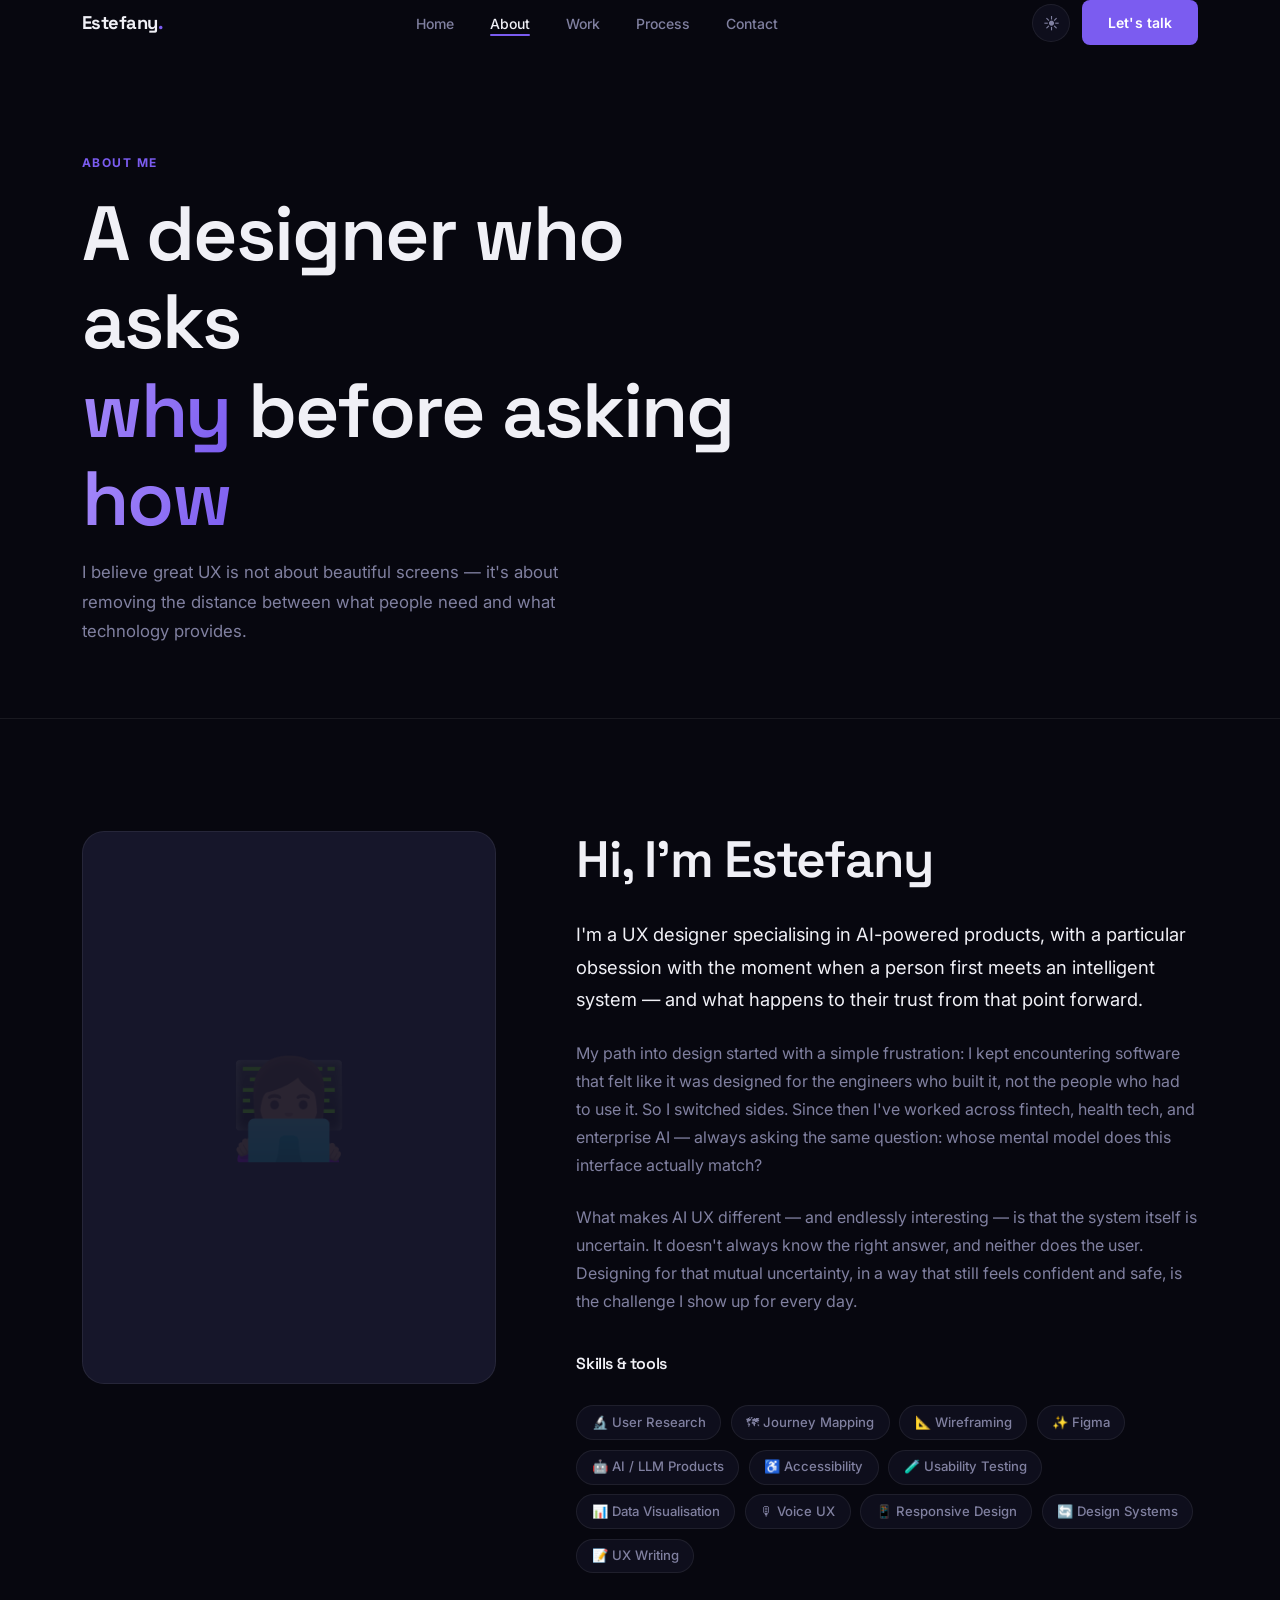
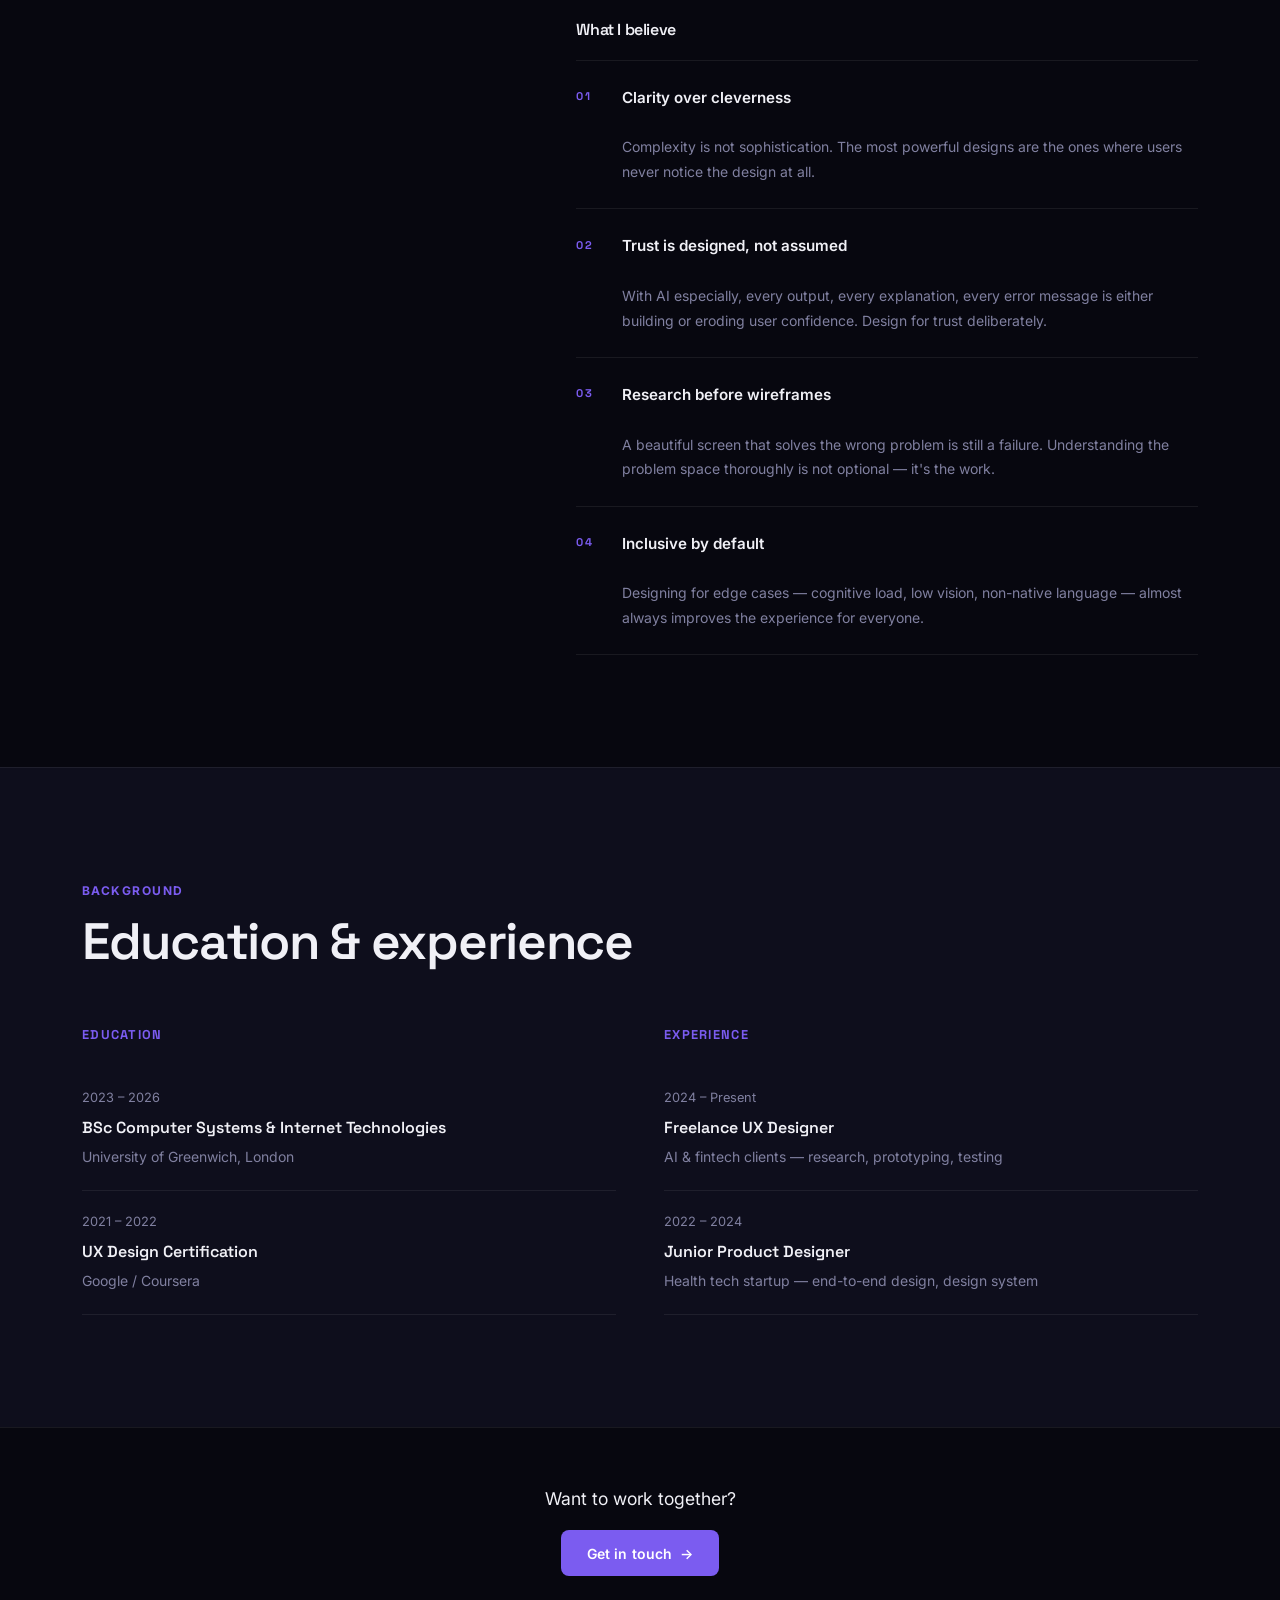
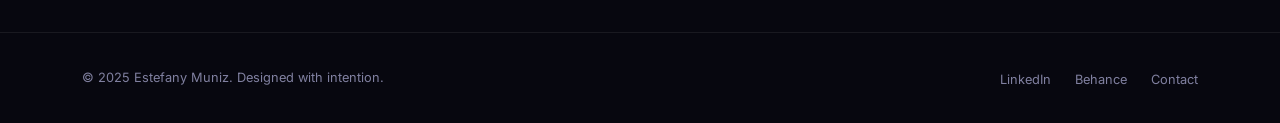
==== about.html @ d60efbd2 "Initial portfolio build — Estefany Muniz AI UX Designer" ====
<!DOCTYPE html>
<html lang="en" data-theme="dark">
<head>
  <meta charset="UTF-8" />
  <meta name="viewport" content="width=device-width, initial-scale=1.0" />
  <meta name="description" content="About Estefany Muniz — UX designer focused on AI-powered products, human-centred research, and ethical design." />

  <title>About — Estefany Muniz</title>

  <link rel="preconnect" href="https://fonts.googleapis.com" />
  <link rel="preconnect" href="https://fonts.gstatic.com" crossorigin />
  <link href="https://fonts.googleapis.com/css2?family=Inter:wght@400;500;600&family=Space+Grotesk:wght@400;500;600;700&display=swap" rel="stylesheet" />

  <link rel="stylesheet" href="css/styles.css" />
</head>
<body>

  <!-- =====================================================================
       NAVIGATION
  ====================================================================== -->
  <header>
    <nav class="nav" aria-label="Main navigation">
      <div class="wrap">
        <div class="nav__inner">
          <a href="index.html" class="nav__logo">Estefany<em>.</em></a>

          <ul class="nav__links" role="list">
            <li><a href="index.html"   class="nav__link">Home</a></li>
            <li><a href="about.html"   class="nav__link">About</a></li>
            <li><a href="work.html"    class="nav__link">Work</a></li>
            <li><a href="process.html" class="nav__link">Process</a></li>
            <li><a href="contact.html" class="nav__link">Contact</a></li>
          </ul>

          <div class="nav__actions">
            <button class="btn-icon theme-toggle" aria-label="Switch to light mode">☀</button>
            <a href="contact.html" class="btn btn--primary">Let's talk</a>
          </div>

          <button class="nav__burger"
                  aria-label="Open navigation menu"
                  aria-expanded="false"
                  aria-controls="mobile-drawer">
            <span></span><span></span><span></span>
          </button>
        </div>
      </div>

      <nav class="nav__drawer" id="mobile-drawer" aria-label="Mobile navigation">
        <a href="index.html"   class="nav__drawer-link">Home</a>
        <a href="about.html"   class="nav__drawer-link">About</a>
        <a href="work.html"    class="nav__drawer-link">Work</a>
        <a href="process.html" class="nav__drawer-link">Process</a>
        <a href="contact.html" class="nav__drawer-link">Contact</a>
      </nav>
    </nav>
  </header>

  <main>

    <!-- ===================================================================
         PAGE HERO
    ==================================================================== -->
    <section class="page-hero" aria-label="Page introduction">
      <div class="wrap">
        <p class="page-hero__label">About me</p>
        <h1 class="page-hero__title">
          A designer who asks<br /><span class="grad">why</span> before asking <span class="grad">how</span>
        </h1>
        <p class="page-hero__desc">
          I believe great UX is not about beautiful screens — it's about
          removing the distance between what people need and what technology provides.
        </p>
      </div>
    </section>

    <!-- ===================================================================
         ABOUT BODY
    ==================================================================== -->
    <section class="section" aria-labelledby="about-heading">
      <div class="wrap">
        <div class="about-grid">

          <!-- Sticky portrait column -->
          <aside class="about-photo reveal" aria-label="Portrait of Estefany Muniz">
            <div class="about-photo__frame">
              <!--
                Replace the placeholder below with a real <img> once you add
                your photo to the images/ folder:
                <img src="images/estefany.jpg" alt="Estefany Muniz smiling, professional portrait" />
              -->
              <div class="about-photo__placeholder" aria-hidden="true">👩🏽‍💻</div>
            </div>
          </aside>

          <!-- Text content -->
          <div class="about-text">

            <h2 class="reveal" id="about-heading" style="margin-bottom:1.75rem;">
              Hi, I'm Estefany
            </h2>

            <p class="about-lead reveal reveal--d1">
              I'm a UX designer specialising in AI-powered products, with a
              particular obsession with the moment when a person first meets
              an intelligent system — and what happens to their trust from that
              point forward.
            </p>

            <p class="reveal reveal--d2">
              My path into design started with a simple frustration: I kept
              encountering software that felt like it was designed for the
              engineers who built it, not the people who had to use it. So I
              switched sides. Since then I've worked across fintech, health tech,
              and enterprise AI — always asking the same question: whose mental
              model does this interface actually match?
            </p>

            <p class="reveal reveal--d3">
              What makes AI UX different — and endlessly interesting — is that
              the system itself is uncertain. It doesn't always know the right
              answer, and neither does the user. Designing for that mutual
              uncertainty, in a way that still feels confident and safe, is the
              challenge I show up for every day.
            </p>

            <!-- Skills pills -->
            <div class="reveal" style="margin-top:2.5rem;">
              <h3 style="margin-bottom:1.25rem; font-size:1rem; font-weight:600; color:var(--c-text);">
                Skills &amp; tools
              </h3>
              <ul class="skills" role="list" aria-label="Skills and tools">
                <li class="skill">🔬 User Research</li>
                <li class="skill">🗺 Journey Mapping</li>
                <li class="skill">📐 Wireframing</li>
                <li class="skill">✨ Figma</li>
                <li class="skill">🤖 AI / LLM Products</li>
                <li class="skill">♿ Accessibility</li>
                <li class="skill">🧪 Usability Testing</li>
                <li class="skill">📊 Data Visualisation</li>
                <li class="skill">🎙 Voice UX</li>
                <li class="skill">📱 Responsive Design</li>
                <li class="skill">🔄 Design Systems</li>
                <li class="skill">📝 UX Writing</li>
              </ul>
            </div>

            <!-- Core values -->
            <div class="values reveal" style="margin-top:3rem;" aria-label="Core design values">
              <h3 style="margin-bottom:1.25rem; font-size:1rem; font-weight:600; color:var(--c-text);">
                What I believe
              </h3>
              <ul role="list">
                <li class="value">
                  <span class="value__num">01</span>
                  <div>
                    <p class="value__title">Clarity over cleverness</p>
                    <p class="value__desc">
                      Complexity is not sophistication. The most powerful designs
                      are the ones where users never notice the design at all.
                    </p>
                  </div>
                </li>
                <li class="value">
                  <span class="value__num">02</span>
                  <div>
                    <p class="value__title">Trust is designed, not assumed</p>
                    <p class="value__desc">
                      With AI especially, every output, every explanation, every
                      error message is either building or eroding user confidence.
                      Design for trust deliberately.
                    </p>
                  </div>
                </li>
                <li class="value">
                  <span class="value__num">03</span>
                  <div>
                    <p class="value__title">Research before wireframes</p>
                    <p class="value__desc">
                      A beautiful screen that solves the wrong problem is still
                      a failure. Understanding the problem space thoroughly is
                      not optional — it's the work.
                    </p>
                  </div>
                </li>
                <li class="value">
                  <span class="value__num">04</span>
                  <div>
                    <p class="value__title">Inclusive by default</p>
                    <p class="value__desc">
                      Designing for edge cases — cognitive load, low vision,
                      non-native language — almost always improves the experience
                      for everyone.
                    </p>
                  </div>
                </li>
              </ul>
            </div>

          </div><!-- /about-text -->
        </div><!-- /about-grid -->
      </div>
    </section>

    <!-- ===================================================================
         EDUCATION & EXPERIENCE STRIP
    ==================================================================== -->
    <section class="section" style="background:var(--c-surface); border-top:1px solid var(--c-border);" aria-labelledby="history-heading">
      <div class="wrap">
        <div class="sh reveal">
          <p class="sh__label">Background</p>
          <h2 class="sh__title" id="history-heading">Education &amp; experience</h2>
        </div>

        <div style="display:grid; grid-template-columns:1fr 1fr; gap:3rem;">

          <!-- Education -->
          <div class="reveal">
            <h3 style="font-size:0.8rem; font-weight:700; letter-spacing:0.1em; text-transform:uppercase; color:var(--c-accent); margin-bottom:1.5rem;">Education</h3>
            <ul role="list">
              <li style="padding-block:1.25rem; border-bottom:1px solid var(--c-border);">
                <p style="font-size:0.8rem; color:var(--c-text-2); margin-bottom:0.3rem;">2023 – 2026</p>
                <p style="font-weight:600; color:var(--c-text); margin-bottom:0.2rem; font-family:var(--font-heading);">BSc Computer Systems &amp; Internet Technologies</p>
                <p style="font-size:0.875rem;">University of Greenwich, London</p>
              </li>
              <li style="padding-block:1.25rem; border-bottom:1px solid var(--c-border);">
                <p style="font-size:0.8rem; color:var(--c-text-2); margin-bottom:0.3rem;">2021 – 2022</p>
                <p style="font-weight:600; color:var(--c-text); margin-bottom:0.2rem; font-family:var(--font-heading);">UX Design Certification</p>
                <p style="font-size:0.875rem;">Google / Coursera</p>
              </li>
            </ul>
          </div>

          <!-- Experience -->
          <div class="reveal reveal--d2">
            <h3 style="font-size:0.8rem; font-weight:700; letter-spacing:0.1em; text-transform:uppercase; color:var(--c-accent); margin-bottom:1.5rem;">Experience</h3>
            <ul role="list">
              <li style="padding-block:1.25rem; border-bottom:1px solid var(--c-border);">
                <p style="font-size:0.8rem; color:var(--c-text-2); margin-bottom:0.3rem;">2024 – Present</p>
                <p style="font-weight:600; color:var(--c-text); margin-bottom:0.2rem; font-family:var(--font-heading);">Freelance UX Designer</p>
                <p style="font-size:0.875rem;">AI &amp; fintech clients — research, prototyping, testing</p>
              </li>
              <li style="padding-block:1.25rem; border-bottom:1px solid var(--c-border);">
                <p style="font-size:0.8rem; color:var(--c-text-2); margin-bottom:0.3rem;">2022 – 2024</p>
                <p style="font-weight:600; color:var(--c-text); margin-bottom:0.2rem; font-family:var(--font-heading);">Junior Product Designer</p>
                <p style="font-size:0.875rem;">Health tech startup — end-to-end design, design system</p>
              </li>
            </ul>
          </div>

        </div>
      </div>
    </section>

    <!-- ===================================================================
         CTA
    ==================================================================== -->
    <section class="section--sm" style="border-top:1px solid var(--c-border);" aria-label="Call to action">
      <div class="wrap" style="text-align:center;">
        <div class="reveal">
          <p style="margin-bottom:1rem; font-size:1.1rem; color:var(--c-text);">Want to work together?</p>
          <a href="contact.html" class="btn btn--primary">Get in touch <span class="arrow" aria-hidden="true">→</span></a>
        </div>
      </div>
    </section>

  </main>

  <footer class="footer" role="contentinfo">
    <div class="wrap">
      <div class="footer__inner">
        <p class="footer__copy">© 2025 Estefany Muniz. Designed with intention.</p>
        <ul class="footer__links" role="list">
          <li><a href="https://linkedin.com" class="footer__link" target="_blank" rel="noopener noreferrer" aria-label="LinkedIn (opens in new tab)">LinkedIn</a></li>
          <li><a href="https://behance.net"  class="footer__link" target="_blank" rel="noopener noreferrer" aria-label="Behance (opens in new tab)">Behance</a></li>
          <li><a href="contact.html"         class="footer__link">Contact</a></li>
        </ul>
      </div>
    </div>
  </footer>

  <script src="js/main.js"></script>

</body>
</html>
---- css/styles.css ----
/* ==========================================================================
   Portfolio – Estefany Muniz | AI UX Designer
   External stylesheet shared across all pages
   ========================================================================== */

/* --------------------------------------------------------------------------
   1. Custom Properties (Design Tokens)
   -------------------------------------------------------------------------- */
:root {
  /* Colours */
  --c-bg:           #07070f;
  --c-surface:      #0e0e1c;
  --c-surface-2:    #16162a;
  --c-accent:       #7b5cf0;
  --c-accent-light: #a78bfa;
  --c-accent-glow:  rgba(123, 92, 240, 0.22);
  --c-text:         #f0f0f6;
  --c-text-2:       #8080a0;
  --c-border:       rgba(255, 255, 255, 0.07);
  --c-border-hover: rgba(123, 92, 240, 0.45);

  /* Typography */
  --font-heading: 'Space Grotesk', sans-serif;
  --font-body:    'Inter', sans-serif;

  /* Layout */
  --nav-h:       72px;
  --max-w:       1180px;
  --max-w-sm:    720px;
  --r-sm:        8px;
  --r-md:        14px;
  --r-lg:        22px;

  /* Motion */
  --ease:        cubic-bezier(0.4, 0, 0.2, 1);
  --dur:         0.3s;
  --dur-slow:    0.65s;
}

/* Light theme overrides */
[data-theme="light"] {
  --c-bg:       #f5f5fb;
  --c-surface:  #ffffff;
  --c-surface-2:#ededf8;
  --c-text:     #0d0d1c;
  --c-text-2:   #555572;
  --c-border:   rgba(0, 0, 0, 0.07);
}

/* --------------------------------------------------------------------------
   2. Reset & Base
   -------------------------------------------------------------------------- */
*, *::before, *::after {
  box-sizing: border-box;
  margin: 0;
  padding: 0;
}

html {
  font-size: 16px;
  scroll-behavior: smooth;
}

body {
  background-color: var(--c-bg);
  color: var(--c-text);
  font-family: var(--font-body);
  line-height: 1.65;
  overflow-x: hidden;
  transition: background-color var(--dur) var(--ease),
              color var(--dur) var(--ease);
}

img {
  max-width: 100%;
  height: auto;
  display: block;
}

a {
  color: inherit;
  text-decoration: none;
}

ul, ol {
  list-style: none;
}

button {
  cursor: pointer;
  border: none;
  background: none;
  font-family: var(--font-body);
  color: inherit;
}

/* Focus ring — accessibility */
:focus-visible {
  outline: 2px solid var(--c-accent);
  outline-offset: 3px;
  border-radius: 4px;
}

/* --------------------------------------------------------------------------
   3. Typography Scale
   -------------------------------------------------------------------------- */
h1, h2, h3, h4 {
  font-family: var(--font-heading);
  font-weight: 600;
  line-height: 1.15;
  letter-spacing: -0.025em;
}

h1 { font-size: clamp(2.6rem, 6vw, 5rem); }
h2 { font-size: clamp(1.9rem, 4vw, 3.2rem); }
h3 { font-size: clamp(1.2rem, 2.5vw, 1.7rem); }
h4 { font-size: 1.05rem; }

p {
  color: var(--c-text-2);
  line-height: 1.75;
}

/* Gradient text utility */
.grad {
  background: linear-gradient(120deg, var(--c-accent-light) 0%, var(--c-accent) 100%);
  -webkit-background-clip: text;
  -webkit-text-fill-color: transparent;
  background-clip: text;
}

/* --------------------------------------------------------------------------
   4. Layout Utilities
   -------------------------------------------------------------------------- */
.wrap {
  max-width: var(--max-w);
  margin-inline: auto;
  padding-inline: 2rem;
}

.wrap--sm {
  max-width: var(--max-w-sm);
  margin-inline: auto;
  padding-inline: 2rem;
}

.section {
  padding-block: 7rem;
}

.section--sm {
  padding-block: 3.5rem;
}

/* --------------------------------------------------------------------------
   5. Navigation
   -------------------------------------------------------------------------- */
.nav {
  position: fixed;
  inset-block-start: 0;
  inset-inline: 0;
  height: var(--nav-h);
  z-index: 100;
  transition: background var(--dur) var(--ease),
              border-color var(--dur) var(--ease),
              backdrop-filter var(--dur) var(--ease);
  border-bottom: 1px solid transparent;
}

/* Scrolled state — frosted glass */
.nav--solid {
  background: rgba(7, 7, 15, 0.82);
  backdrop-filter: blur(18px);
  -webkit-backdrop-filter: blur(18px);
  border-bottom-color: var(--c-border);
}

[data-theme="light"] .nav--solid {
  background: rgba(245, 245, 251, 0.82);
}

.nav__inner {
  display: flex;
  align-items: center;
  justify-content: space-between;
  height: 100%;
}

/* Logo */
.nav__logo {
  font-family: var(--font-heading);
  font-size: 1.15rem;
  font-weight: 700;
  letter-spacing: -0.03em;
  color: var(--c-text);
  transition: opacity var(--dur);
}

.nav__logo:hover { opacity: 0.75; }

.nav__logo em {
  font-style: normal;
  color: var(--c-accent);
}

/* Desktop links */
.nav__links {
  display: flex;
  align-items: center;
  gap: 2.25rem;
}

.nav__link {
  font-size: 0.875rem;
  font-weight: 500;
  color: var(--c-text-2);
  position: relative;
  padding-block: 0.25rem;
  transition: color var(--dur) var(--ease);
}

.nav__link::after {
  content: '';
  position: absolute;
  inset-block-end: 0;
  inset-inline-start: 0;
  width: 0;
  height: 1.5px;
  background: var(--c-accent);
  transition: width var(--dur) var(--ease);
  border-radius: 2px;
}

.nav__link:hover,
.nav__link[aria-current="page"] {
  color: var(--c-text);
}

.nav__link:hover::after,
.nav__link[aria-current="page"]::after {
  width: 100%;
}

/* Right-side actions */
.nav__actions {
  display: flex;
  align-items: center;
  gap: 0.75rem;
}

.btn-icon {
  width: 38px;
  height: 38px;
  border-radius: 50%;
  display: flex;
  align-items: center;
  justify-content: center;
  border: 1px solid var(--c-border);
  background: var(--c-surface);
  color: var(--c-text-2);
  font-size: 1rem;
  transition: all var(--dur) var(--ease);
}

.btn-icon:hover {
  border-color: var(--c-accent);
  color: var(--c-accent);
}

/* Hamburger */
.nav__burger {
  display: none;
  flex-direction: column;
  justify-content: center;
  gap: 5px;
  width: 38px;
  height: 38px;
  padding: 6px;
  border-radius: var(--r-sm);
  border: 1px solid var(--c-border);
  background: var(--c-surface);
  transition: border-color var(--dur);
}

.nav__burger span {
  display: block;
  height: 1.5px;
  background: var(--c-text);
  border-radius: 2px;
  transition: transform var(--dur) var(--ease),
              opacity var(--dur) var(--ease);
  transform-origin: center;
}

.nav__burger[aria-expanded="true"] span:nth-child(1) { transform: translateY(6.5px) rotate(45deg); }
.nav__burger[aria-expanded="true"] span:nth-child(2) { opacity: 0; transform: scaleX(0); }
.nav__burger[aria-expanded="true"] span:nth-child(3) { transform: translateY(-6.5px) rotate(-45deg); }

/* Mobile dropdown */
.nav__drawer {
  display: none;
  position: fixed;
  inset-block-start: var(--nav-h);
  inset-inline: 0;
  background: var(--c-surface);
  border-bottom: 1px solid var(--c-border);
  padding: 1.75rem 2rem;
  flex-direction: column;
  gap: 1.5rem;
  z-index: 99;
}

.nav__drawer.is-open { display: flex; }

.nav__drawer-link {
  font-size: 1.05rem;
  font-weight: 500;
  color: var(--c-text-2);
  transition: color var(--dur);
}

.nav__drawer-link:hover { color: var(--c-text); }

/* --------------------------------------------------------------------------
   6. Buttons
   -------------------------------------------------------------------------- */
.btn {
  display: inline-flex;
  align-items: center;
  gap: 0.5rem;
  padding: 0.7rem 1.6rem;
  border-radius: var(--r-sm);
  font-size: 0.875rem;
  font-weight: 600;
  letter-spacing: 0.01em;
  transition: all var(--dur) var(--ease);
  white-space: nowrap;
}

.btn--primary {
  background: var(--c-accent);
  color: #fff;
}

.btn--primary:hover {
  background: var(--c-accent-light);
  transform: translateY(-2px);
  box-shadow: 0 8px 28px var(--c-accent-glow);
}

.btn--ghost {
  background: transparent;
  color: var(--c-text);
  border: 1px solid var(--c-border);
}

.btn--ghost:hover {
  border-color: var(--c-accent);
  color: var(--c-accent-light);
  transform: translateY(-2px);
}

/* Arrow that moves on hover */
.btn .arrow {
  display: inline-block;
  transition: transform var(--dur) var(--ease);
}

.btn:hover .arrow { transform: translateX(4px); }

/* --------------------------------------------------------------------------
   7. Hero
   -------------------------------------------------------------------------- */
.hero {
  min-height: 100svh;
  display: flex;
  flex-direction: column;
  justify-content: center;
  padding-block-start: var(--nav-h);
  position: relative;
  overflow: hidden;
}

/* CSS dot-grid backdrop */
.hero__grid {
  position: absolute;
  inset: 0;
  background-image: radial-gradient(circle, rgba(123,92,240,0.18) 1px, transparent 1px);
  background-size: 40px 40px;
  mask-image: radial-gradient(ellipse 80% 70% at 50% 50%, black, transparent);
  -webkit-mask-image: radial-gradient(ellipse 80% 70% at 50% 50%, black, transparent);
  pointer-events: none;
}

/* Purple glow orb */
.hero__orb {
  position: absolute;
  width: 700px;
  height: 700px;
  background: radial-gradient(circle, rgba(123,92,240,0.12) 0%, transparent 65%);
  top: 50%;
  left: 50%;
  transform: translate(-50%, -50%);
  pointer-events: none;
  border-radius: 50%;
  animation: orb-drift 8s ease-in-out infinite alternate;
}

@keyframes orb-drift {
  from { transform: translate(-55%, -55%) scale(1); }
  to   { transform: translate(-45%, -45%) scale(1.08); }
}

.hero__content {
  position: relative;
  z-index: 1;
  max-width: 780px;
}

.hero__eyebrow {
  display: inline-flex;
  align-items: center;
  gap: 0.75rem;
  font-size: 0.78rem;
  font-weight: 600;
  letter-spacing: 0.12em;
  text-transform: uppercase;
  color: var(--c-accent-light);
  margin-bottom: 1.75rem;
}

.hero__eyebrow::before {
  content: '';
  display: block;
  width: 28px;
  height: 1px;
  background: var(--c-accent);
  flex-shrink: 0;
}

.hero__title {
  margin-bottom: 1.5rem;
}

/* Cursor blinking after typing text */
.hero__cursor {
  display: inline-block;
  width: 3px;
  height: 0.85em;
  background: var(--c-accent);
  margin-inline-start: 4px;
  vertical-align: middle;
  border-radius: 2px;
  animation: blink 1s step-end infinite;
}

@keyframes blink {
  0%, 100% { opacity: 1; }
  50%       { opacity: 0; }
}

.hero__desc {
  font-size: clamp(1rem, 1.8vw, 1.15rem);
  max-width: 520px;
  margin-bottom: 2.75rem;
}

.hero__actions {
  display: flex;
  align-items: center;
  gap: 1rem;
  flex-wrap: wrap;
}

/* Scroll cue */
.hero__scroll {
  position: absolute;
  inset-block-end: 2.5rem;
  inset-inline-start: 50%;
  transform: translateX(-50%);
  display: flex;
  flex-direction: column;
  align-items: center;
  gap: 0.4rem;
  color: var(--c-text-2);
  font-size: 0.72rem;
  letter-spacing: 0.1em;
  text-transform: uppercase;
  animation: scroll-hint 2.2s ease-in-out infinite;
}

.hero__scroll::after {
  content: '';
  display: block;
  width: 1px;
  height: 44px;
  background: linear-gradient(to bottom, var(--c-accent), transparent);
}

@keyframes scroll-hint {
  0%, 100% { opacity: 0.5; transform: translateX(-50%) translateY(0); }
  50%       { opacity: 1;   transform: translateX(-50%) translateY(6px); }
}

/* --------------------------------------------------------------------------
   8. Stats Strip
   -------------------------------------------------------------------------- */
.stats {
  background: var(--c-surface);
  border-block: 1px solid var(--c-border);
}

.stats__grid {
  display: grid;
  grid-template-columns: repeat(4, 1fr);
  padding-block: 3.5rem;
  text-align: center;
  gap: 1rem;
}

.stat__num {
  font-family: var(--font-heading);
  font-size: 2.6rem;
  font-weight: 700;
  line-height: 1;
  margin-bottom: 0.4rem;
}

.stat__label {
  font-size: 0.75rem;
  font-weight: 600;
  letter-spacing: 0.1em;
  text-transform: uppercase;
  color: var(--c-text-2);
}

/* --------------------------------------------------------------------------
   9. Section Labels / Headers
   -------------------------------------------------------------------------- */
.sh {
  margin-bottom: 3.5rem;
}

.sh--center { text-align: center; }

.sh__label {
  font-size: 0.75rem;
  font-weight: 700;
  letter-spacing: 0.12em;
  text-transform: uppercase;
  color: var(--c-accent);
  margin-bottom: 0.75rem;
}

.sh__title { margin-bottom: 0.9rem; }

.sh__desc {
  max-width: 500px;
  font-size: 1rem;
}

.sh--center .sh__desc { margin-inline: auto; }

/* --------------------------------------------------------------------------
   10. Work Cards
   -------------------------------------------------------------------------- */
.work-grid {
  display: grid;
  grid-template-columns: repeat(auto-fill, minmax(320px, 1fr));
  gap: 1.5rem;
}

.card {
  background: var(--c-surface);
  border: 1px solid var(--c-border);
  border-radius: var(--r-md);
  overflow: hidden;
  transition: border-color var(--dur) var(--ease),
              transform var(--dur) var(--ease),
              box-shadow var(--dur) var(--ease);
  cursor: pointer;
}

.card:hover {
  border-color: var(--c-border-hover);
  transform: translateY(-5px);
  box-shadow: 0 24px 48px rgba(0, 0, 0, 0.45);
}

.card__thumb {
  aspect-ratio: 16 / 9;
  background: var(--c-surface-2);
  position: relative;
  overflow: hidden;
}

.card__thumb img {
  width: 100%;
  height: 100%;
  object-fit: cover;
  transition: transform var(--dur-slow) var(--ease);
}

.card:hover .card__thumb img { transform: scale(1.06); }

/* Placeholder when image absent */
.card__thumb-placeholder {
  position: absolute;
  inset: 0;
  display: flex;
  align-items: center;
  justify-content: center;
  font-size: 3.5rem;
  opacity: 0.18;
  background: linear-gradient(135deg, var(--c-surface-2), var(--c-surface));
}

/* Overlay on hover */
.card__thumb::after {
  content: 'View case study →';
  position: absolute;
  inset: 0;
  background: rgba(123, 92, 240, 0.75);
  display: flex;
  align-items: center;
  justify-content: center;
  color: #fff;
  font-size: 0.85rem;
  font-weight: 600;
  letter-spacing: 0.06em;
  text-transform: uppercase;
  opacity: 0;
  transition: opacity var(--dur) var(--ease);
}

.card:hover .card__thumb::after { opacity: 1; }

.card__body { padding: 1.5rem; }

.tag-list {
  display: flex;
  flex-wrap: wrap;
  gap: 0.4rem;
  margin-bottom: 0.9rem;
}

.tag {
  font-size: 0.68rem;
  font-weight: 700;
  letter-spacing: 0.07em;
  text-transform: uppercase;
  padding: 0.22rem 0.55rem;
  border-radius: 100px;
  background: var(--c-accent-glow);
  color: var(--c-accent-light);
  border: 1px solid rgba(123, 92, 240, 0.18);
}

.card__title {
  margin-bottom: 0.5rem;
  font-size: 1.05rem;
  color: var(--c-text);
  transition: color var(--dur);
}

.card:hover .card__title { color: var(--c-accent-light); }

.card__excerpt {
  font-size: 0.875rem;
  line-height: 1.65;
}

/* --------------------------------------------------------------------------
   11. About Layout
   -------------------------------------------------------------------------- */
.about-grid {
  display: grid;
  grid-template-columns: 1fr 1.5fr;
  gap: 5rem;
  align-items: start;
}

.about-photo {
  position: sticky;
  top: calc(var(--nav-h) + 2rem);
}

.about-photo__frame {
  aspect-ratio: 3 / 4;
  border-radius: var(--r-lg);
  overflow: hidden;
  border: 1px solid var(--c-border);
  background: var(--c-surface-2);
  position: relative;
}

.about-photo__frame img {
  width: 100%;
  height: 100%;
  object-fit: cover;
}

.about-photo__placeholder {
  width: 100%;
  height: 100%;
  display: flex;
  align-items: center;
  justify-content: center;
  font-size: 6rem;
  opacity: 0.12;
}

/* Corner accent lines */
.about-photo__frame::before,
.about-photo__frame::after {
  content: '';
  position: absolute;
  border-color: var(--c-accent);
  border-style: solid;
  opacity: 0.4;
  z-index: 1;
}

.about-photo__frame::before {
  inset-block-start: -8px;
  inset-inline-start: -8px;
  width: 40px;
  height: 40px;
  border-width: 2px 0 0 2px;
  border-radius: 4px 0 0 0;
}

.about-photo__frame::after {
  inset-block-end: -8px;
  inset-inline-end: -8px;
  width: 40px;
  height: 40px;
  border-width: 0 2px 2px 0;
  border-radius: 0 0 4px 0;
}

.about-text p + p { margin-top: 1.5rem; }

.about-lead {
  font-size: 1.15rem;
  color: var(--c-text) !important;
  font-weight: 400;
}

/* Skills pill grid */
.skills {
  display: flex;
  flex-wrap: wrap;
  gap: 0.6rem;
  margin-top: 2rem;
}

.skill {
  display: inline-flex;
  align-items: center;
  gap: 0.45rem;
  background: var(--c-surface);
  border: 1px solid var(--c-border);
  border-radius: 100px;
  padding: 0.35rem 0.9rem;
  font-size: 0.82rem;
  font-weight: 500;
  color: var(--c-text-2);
  transition: all var(--dur) var(--ease);
}

.skill:hover {
  border-color: var(--c-accent);
  color: var(--c-text);
}

/* Values */
.values { margin-top: 3rem; }

.value {
  display: flex;
  gap: 1.25rem;
  padding-block: 1.5rem;
  border-bottom: 1px solid var(--c-border);
}

.value:first-child { border-top: 1px solid var(--c-border); }

.value__num {
  font-family: var(--font-heading);
  font-size: 0.7rem;
  font-weight: 700;
  color: var(--c-accent);
  letter-spacing: 0.1em;
  padding-top: 0.15rem;
  min-width: 26px;
}

.value__title {
  font-weight: 600;
  font-size: 0.95rem;
  color: var(--c-text);
  margin-bottom: 0.3rem;
}

.value__desc { font-size: 0.875rem; }

/* --------------------------------------------------------------------------
   12. Process Timeline
   -------------------------------------------------------------------------- */
.process-list {
  position: relative;
  padding-inline-start: 2.5rem;
}

/* Vertical track */
.process-list::before {
  content: '';
  position: absolute;
  inset-block: 0;
  inset-inline-start: 15px;
  width: 1px;
  background: linear-gradient(to bottom,
    var(--c-accent) 0%,
    var(--c-accent) 80%,
    transparent 100%);
  opacity: 0.35;
}

.process-item {
  position: relative;
  padding-block: 2.25rem;
}

.process-item:not(:last-child) {
  border-bottom: 1px solid var(--c-border);
}

/* Dot on the track */
.process-item::before {
  content: '';
  position: absolute;
  inset-block-start: calc(2.25rem + 6px);
  inset-inline-start: -2.5rem;
  width: 10px;
  height: 10px;
  border-radius: 50%;
  background: var(--c-bg);
  border: 2px solid var(--c-accent);
  box-shadow: 0 0 8px var(--c-accent-glow);
}

.process-item__num {
  font-size: 0.72rem;
  font-weight: 700;
  letter-spacing: 0.1em;
  text-transform: uppercase;
  color: var(--c-accent);
  margin-bottom: 0.5rem;
}

.process-item__title {
  font-size: 1.2rem;
  font-family: var(--font-heading);
  font-weight: 600;
  color: var(--c-text);
  margin-bottom: 0.6rem;
}

.process-item__desc { font-size: 0.9rem; max-width: 560px; }

/* Tools grid */
.tools-grid {
  display: grid;
  grid-template-columns: repeat(auto-fill, minmax(140px, 1fr));
  gap: 1rem;
}

.tool {
  background: var(--c-surface);
  border: 1px solid var(--c-border);
  border-radius: var(--r-md);
  padding: 1.5rem 1rem;
  display: flex;
  flex-direction: column;
  align-items: center;
  gap: 0.6rem;
  text-align: center;
  transition: all var(--dur) var(--ease);
}

.tool:hover {
  border-color: var(--c-accent);
  transform: translateY(-3px);
}

.tool__icon { font-size: 2rem; }

.tool__name {
  font-size: 0.75rem;
  font-weight: 700;
  letter-spacing: 0.07em;
  text-transform: uppercase;
  color: var(--c-text);
}

/* --------------------------------------------------------------------------
   13. Contact
   -------------------------------------------------------------------------- */
.contact-grid {
  display: grid;
  grid-template-columns: 1fr 1.4fr;
  gap: 5rem;
  align-items: start;
}

.contact-info {
  position: sticky;
  top: calc(var(--nav-h) + 2rem);
}

.contact-info__title { margin-bottom: 1rem; }

.contact-info__desc { margin-bottom: 2rem; }

.contact-details {
  display: flex;
  flex-direction: column;
  gap: 0.85rem;
}

.contact-row {
  display: flex;
  align-items: center;
  gap: 0.85rem;
  font-size: 0.875rem;
  color: var(--c-text-2);
  transition: color var(--dur);
}

.contact-row:hover { color: var(--c-text); }

.contact-row__icon {
  width: 36px;
  height: 36px;
  flex-shrink: 0;
  border-radius: var(--r-sm);
  background: var(--c-surface);
  border: 1px solid var(--c-border);
  display: flex;
  align-items: center;
  justify-content: center;
  font-size: 1rem;
}

/* Available badge */
.badge-available {
  display: inline-flex;
  align-items: center;
  gap: 0.5rem;
  margin-top: 1.75rem;
  padding: 0.4rem 0.85rem;
  border-radius: 100px;
  background: rgba(34, 197, 94, 0.1);
  border: 1px solid rgba(34, 197, 94, 0.3);
  color: #4ade80;
  font-size: 0.78rem;
  font-weight: 600;
}

.badge-available__dot {
  width: 6px;
  height: 6px;
  border-radius: 50%;
  background: #4ade80;
  animation: pulse 2s ease-in-out infinite;
}

/* Form */
.contact-form {
  background: var(--c-surface);
  border: 1px solid var(--c-border);
  border-radius: var(--r-lg);
  padding: 2.5rem;
}

.form-row {
  display: grid;
  grid-template-columns: 1fr 1fr;
  gap: 1rem;
}

.form-group { margin-bottom: 1.25rem; }

.form-label {
  display: block;
  font-size: 0.8rem;
  font-weight: 600;
  color: var(--c-text);
  margin-bottom: 0.45rem;
  letter-spacing: 0.02em;
}

.form-input,
.form-textarea,
.form-select {
  width: 100%;
  background: var(--c-bg);
  border: 1px solid var(--c-border);
  border-radius: var(--r-sm);
  padding: 0.7rem 1rem;
  font-size: 0.875rem;
  font-family: var(--font-body);
  color: var(--c-text);
  outline: none;
  transition: border-color var(--dur), box-shadow var(--dur);
}

.form-input::placeholder,
.form-textarea::placeholder { color: var(--c-text-2); opacity: 0.6; }

.form-input:focus,
.form-textarea:focus,
.form-select:focus {
  border-color: var(--c-accent);
  box-shadow: 0 0 0 3px var(--c-accent-glow);
}

.form-textarea { min-height: 130px; resize: vertical; }

/* Validation states */
.form-input.err,
.form-textarea.err { border-color: #f87171; }

.form-err {
  font-size: 0.78rem;
  color: #f87171;
  margin-top: 0.3rem;
  display: none;
}

.form-err.show { display: block; }

/* Success message */
.form-success {
  display: none;
  text-align: center;
  padding: 2.5rem 1rem;
  color: #4ade80;
}

.form-success__icon { font-size: 3rem; margin-bottom: 1rem; }
.form-success__title {
  font-family: var(--font-heading);
  font-size: 1.4rem;
  color: var(--c-text);
  margin-bottom: 0.5rem;
}

.form-success.show { display: block; }

/* --------------------------------------------------------------------------
   14. Page Hero (inner pages)
   -------------------------------------------------------------------------- */
.page-hero {
  padding-block-start: calc(var(--nav-h) + 5rem);
  padding-block-end: 4.5rem;
  border-bottom: 1px solid var(--c-border);
}

.page-hero__label {
  font-size: 0.75rem;
  font-weight: 700;
  letter-spacing: 0.12em;
  text-transform: uppercase;
  color: var(--c-accent);
  margin-bottom: 1rem;
}

.page-hero__title {
  margin-bottom: 1rem;
  max-width: 680px;
}

.page-hero__desc {
  font-size: 1.05rem;
  max-width: 520px;
}

/* --------------------------------------------------------------------------
   15. Footer
   -------------------------------------------------------------------------- */
.footer {
  border-top: 1px solid var(--c-border);
  padding-block: 2rem;
}

.footer__inner {
  display: flex;
  align-items: center;
  justify-content: space-between;
  flex-wrap: wrap;
  gap: 1rem;
}

.footer__copy {
  font-size: 0.8rem;
  color: var(--c-text-2);
}

.footer__links {
  display: flex;
  gap: 1.5rem;
}

.footer__link {
  font-size: 0.8rem;
  color: var(--c-text-2);
  transition: color var(--dur);
}

.footer__link:hover { color: var(--c-accent-light); }

/* --------------------------------------------------------------------------
   16. Scroll Reveal Animations
   -------------------------------------------------------------------------- */
.reveal {
  opacity: 0;
  transform: translateY(24px);
  transition: opacity var(--dur-slow) var(--ease),
              transform var(--dur-slow) var(--ease);
}

.reveal.in { opacity: 1; transform: none; }

/* Stagger helpers */
.reveal--d1 { transition-delay: 0.08s; }
.reveal--d2 { transition-delay: 0.16s; }
.reveal--d3 { transition-delay: 0.24s; }
.reveal--d4 { transition-delay: 0.32s; }

/* --------------------------------------------------------------------------
   17. Keyframes
   -------------------------------------------------------------------------- */
@keyframes fade-up {
  from { opacity: 0; transform: translateY(30px); }
  to   { opacity: 1; transform: none; }
}

@keyframes pulse {
  0%, 100% { opacity: 1; }
  50%       { opacity: 0.35; }
}

/* Hero content entrance */
.hero__content > * {
  animation: fade-up 0.7s var(--ease) both;
}
.hero__content > *:nth-child(1) { animation-delay: 0.1s; }
.hero__content > *:nth-child(2) { animation-delay: 0.2s; }
.hero__content > *:nth-child(3) { animation-delay: 0.3s; }
.hero__content > *:nth-child(4) { animation-delay: 0.4s; }

/* --------------------------------------------------------------------------
   18. Modal
   -------------------------------------------------------------------------- */
.modal {
  display: none;
  position: fixed;
  inset: 0;
  z-index: 200;
  align-items: center;
  justify-content: center;
  padding: 2rem;
}

.modal.open { display: flex; }

.modal__overlay {
  position: absolute;
  inset: 0;
  background: rgba(0, 0, 0, 0.75);
  backdrop-filter: blur(10px);
  -webkit-backdrop-filter: blur(10px);
}

.modal__box {
  position: relative;
  z-index: 1;
  background: var(--c-surface);
  border: 1px solid var(--c-border);
  border-radius: var(--r-lg);
  max-width: 620px;
  width: 100%;
  max-height: 82vh;
  overflow-y: auto;
  padding: 2.5rem;
  animation: fade-up 0.3s var(--ease) both;
}

.modal__close {
  position: absolute;
  top: 1.25rem;
  right: 1.25rem;
  width: 34px;
  height: 34px;
  border-radius: 50%;
  background: var(--c-surface-2);
  border: 1px solid var(--c-border);
  display: flex;
  align-items: center;
  justify-content: center;
  font-size: 1.1rem;
  transition: all var(--dur);
  color: var(--c-text-2);
}

.modal__close:hover {
  border-color: var(--c-accent);
  color: var(--c-accent);
}

.modal__tag-list { margin-bottom: 1rem; }

.modal__title {
  font-size: 1.5rem;
  margin-bottom: 1rem;
  color: var(--c-text);
}

.modal__body { font-size: 0.9rem; line-height: 1.75; }

.modal__body p + p { margin-top: 1rem; }

.modal__soon {
  margin-top: 1.5rem;
  padding: 1rem;
  background: var(--c-surface-2);
  border-radius: var(--r-sm);
  border: 1px solid var(--c-border);
  font-size: 0.8rem;
  color: var(--c-accent-light);
  text-align: center;
}

/* --------------------------------------------------------------------------
   19. Responsive — Media Queries
   -------------------------------------------------------------------------- */

/* Large tablet */
@media (max-width: 1024px) {
  .about-grid,
  .contact-grid {
    grid-template-columns: 1fr;
    gap: 3rem;
  }

  .about-photo {
    position: static;
    max-width: 300px;
    margin: 0 auto;
  }

  .contact-info { position: static; }

  .stats__grid { grid-template-columns: repeat(2, 1fr); }
}

/* Tablet / mobile boundary */
@media (max-width: 768px) {
  .nav__links,
  .nav__actions { display: none; }

  .nav__burger { display: flex; }

  .hero__scroll { display: none; }

  .work-grid { grid-template-columns: 1fr; }

  .tools-grid { grid-template-columns: repeat(2, 1fr); }

  .footer__inner {
    flex-direction: column;
    align-items: center;
    text-align: center;
  }

  .form-row { grid-template-columns: 1fr; }

  .contact-form { padding: 1.5rem; }
}

/* Mobile */
@media (max-width: 480px) {
  .wrap, .wrap--sm { padding-inline: 1.25rem; }

  .hero__actions { flex-direction: column; align-items: flex-start; }

  .stats__grid { grid-template-columns: 1fr 1fr; }

  .process-list { padding-inline-start: 1.5rem; }

  .modal__box { padding: 1.5rem; }
}
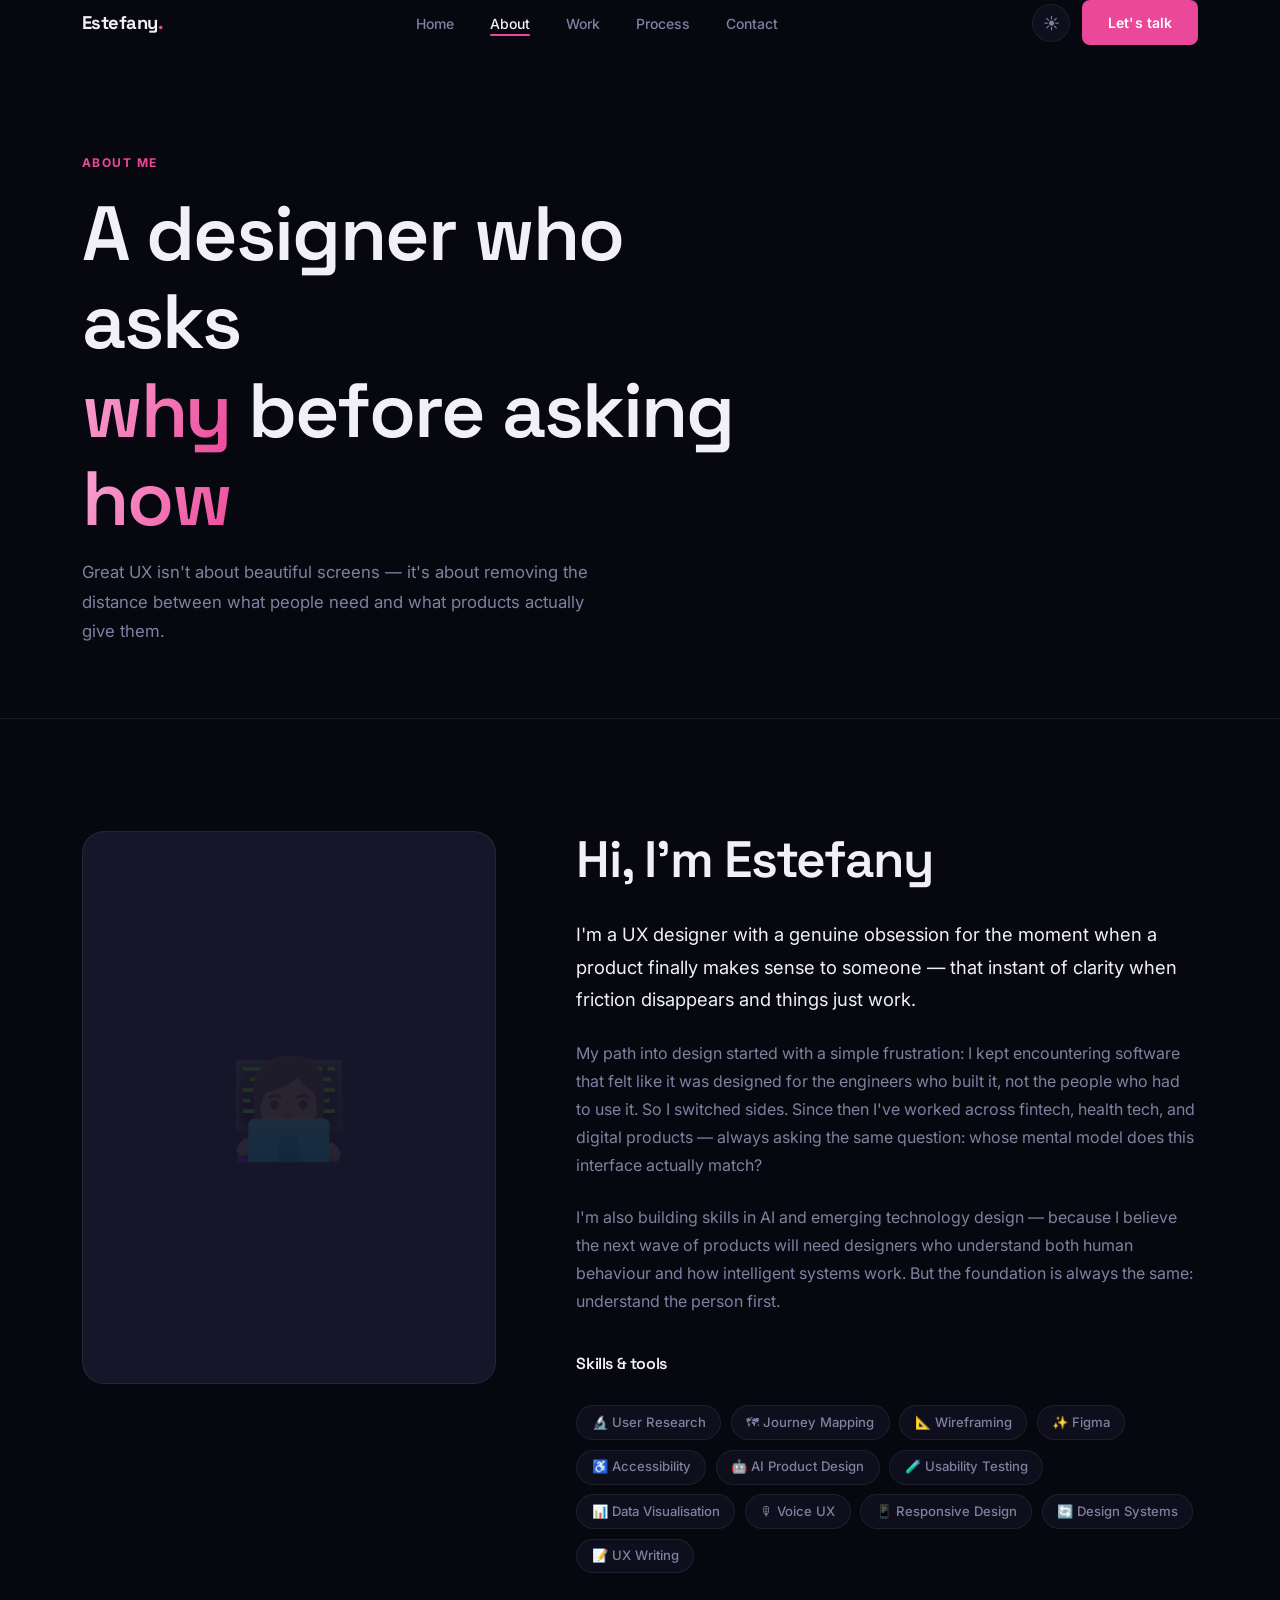
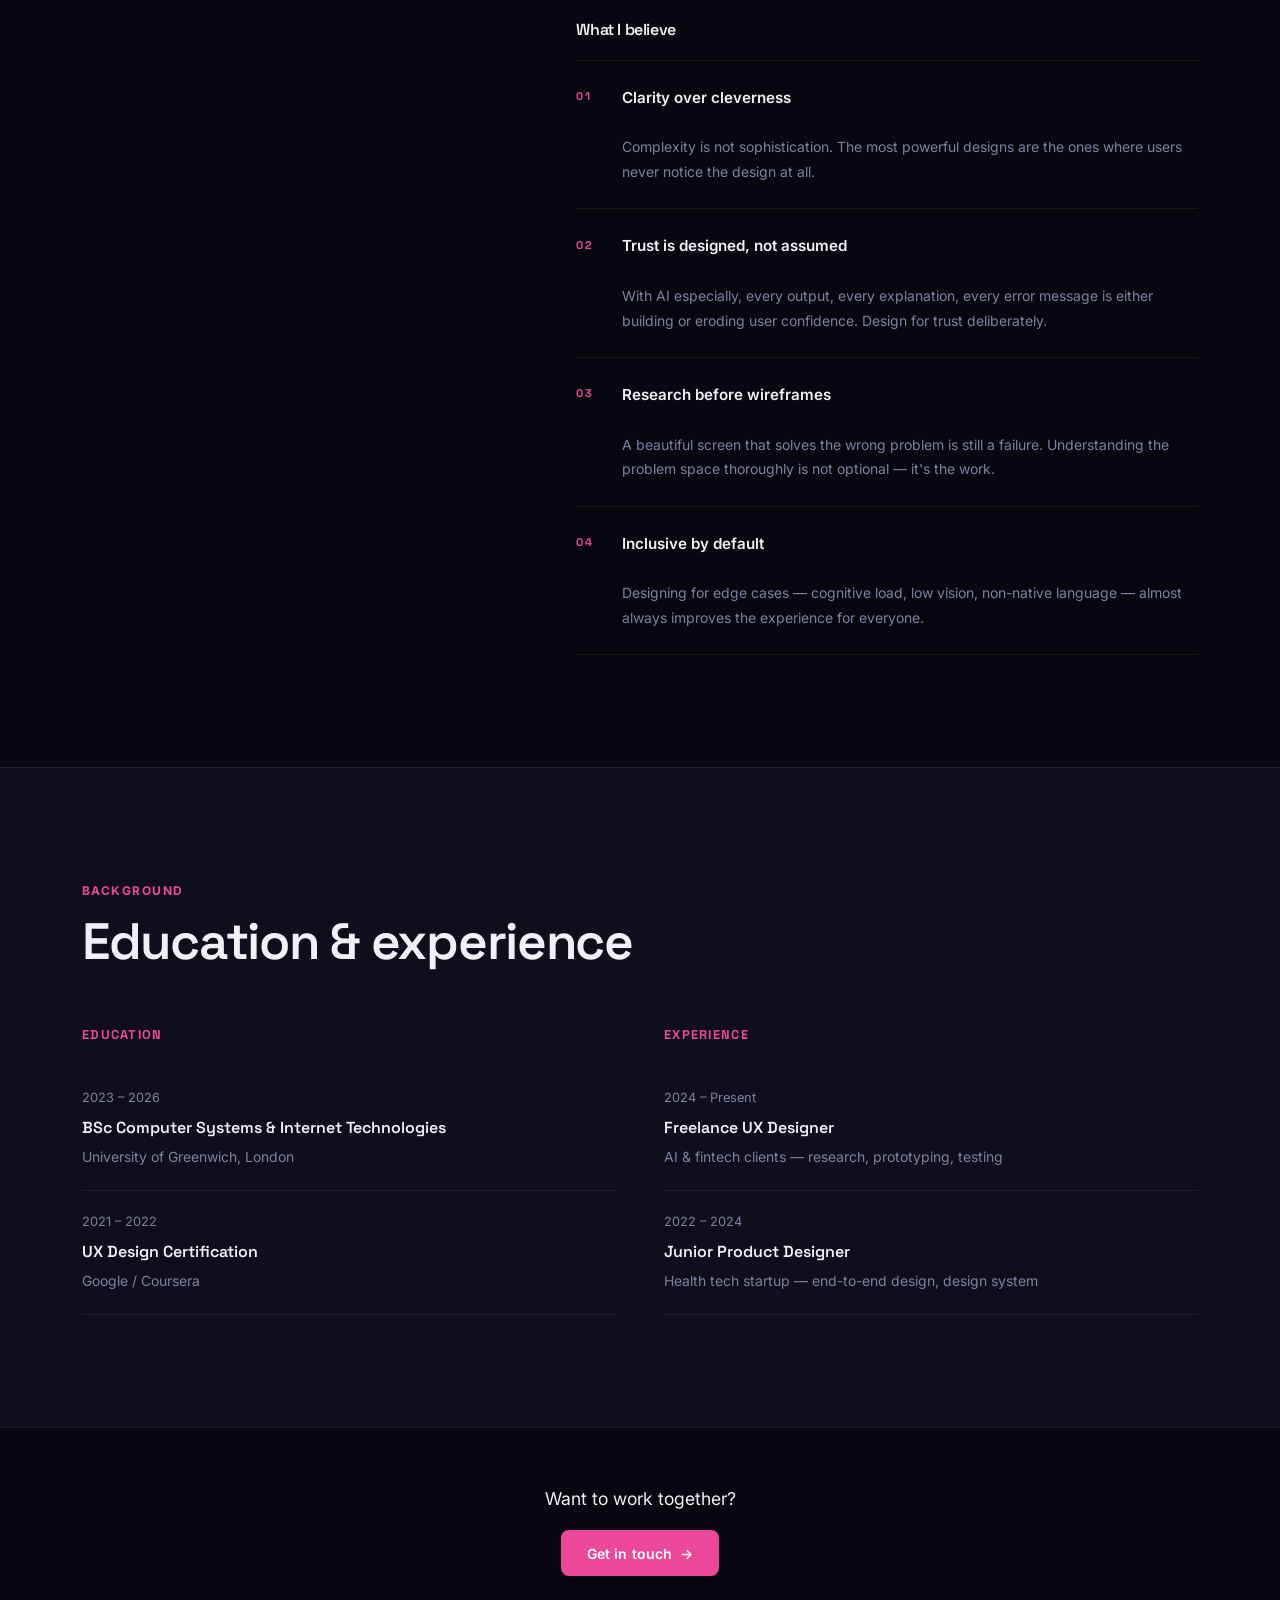
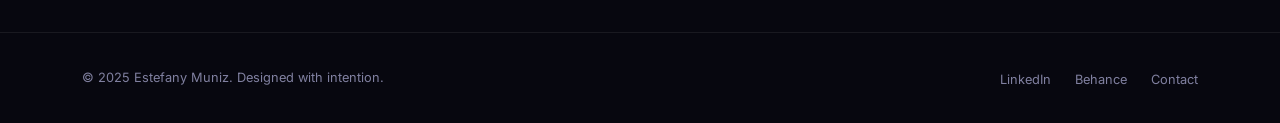
==== commit 80bba3e4: "Redesign: pink accent, UX focus, 20+ projects, development report" ====
--- a/about.html
+++ b/about.html
@@ -14,10 +14,6 @@
   <link rel="stylesheet" href="css/styles.css" />
 </head>
 <body>
-
-  <!-- =====================================================================
-       NAVIGATION
-  ====================================================================== -->
   <header>
     <nav class="nav" aria-label="Main navigation">
       <div class="wrap">
@@ -57,10 +53,6 @@
   </header>
 
   <main>
-
-    <!-- ===================================================================
-         PAGE HERO
-    ==================================================================== -->
     <section class="page-hero" aria-label="Page introduction">
       <div class="wrap">
         <p class="page-hero__label">About me</p>
@@ -68,15 +60,11 @@
           A designer who asks<br /><span class="grad">why</span> before asking <span class="grad">how</span>
         </h1>
         <p class="page-hero__desc">
-          I believe great UX is not about beautiful screens — it's about
-          removing the distance between what people need and what technology provides.
+          Great UX isn't about beautiful screens — it's about removing the
+          distance between what people need and what products actually give them.
         </p>
       </div>
     </section>
-
-    <!-- ===================================================================
-         ABOUT BODY
-    ==================================================================== -->
     <section class="section" aria-labelledby="about-heading">
       <div class="wrap">
         <div class="about-grid">
@@ -84,11 +72,6 @@
           <!-- Sticky portrait column -->
           <aside class="about-photo reveal" aria-label="Portrait of Estefany Muniz">
             <div class="about-photo__frame">
-              <!--
-                Replace the placeholder below with a real <img> once you add
-                your photo to the images/ folder:
-                <img src="images/estefany.jpg" alt="Estefany Muniz smiling, professional portrait" />
-              -->
               <div class="about-photo__placeholder" aria-hidden="true">👩🏽‍💻</div>
             </div>
           </aside>
@@ -101,10 +84,9 @@
             </h2>
 
             <p class="about-lead reveal reveal--d1">
-              I'm a UX designer specialising in AI-powered products, with a
-              particular obsession with the moment when a person first meets
-              an intelligent system — and what happens to their trust from that
-              point forward.
+              I'm a UX designer with a genuine obsession for the moment when
+              a product finally makes sense to someone — that instant of clarity
+              when friction disappears and things just work.
             </p>
 
             <p class="reveal reveal--d2">
@@ -112,16 +94,15 @@
               encountering software that felt like it was designed for the
               engineers who built it, not the people who had to use it. So I
               switched sides. Since then I've worked across fintech, health tech,
-              and enterprise AI — always asking the same question: whose mental
+              and digital products — always asking the same question: whose mental
               model does this interface actually match?
             </p>
 
             <p class="reveal reveal--d3">
-              What makes AI UX different — and endlessly interesting — is that
-              the system itself is uncertain. It doesn't always know the right
-              answer, and neither does the user. Designing for that mutual
-              uncertainty, in a way that still feels confident and safe, is the
-              challenge I show up for every day.
+              I'm also building skills in AI and emerging technology design —
+              because I believe the next wave of products will need designers
+              who understand both human behaviour and how intelligent systems work.
+              But the foundation is always the same: understand the person first.
             </p>
 
             <!-- Skills pills -->
@@ -134,8 +115,8 @@
                 <li class="skill">🗺 Journey Mapping</li>
                 <li class="skill">📐 Wireframing</li>
                 <li class="skill">✨ Figma</li>
-                <li class="skill">🤖 AI / LLM Products</li>
                 <li class="skill">♿ Accessibility</li>
+                <li class="skill">🤖 AI Product Design</li>
                 <li class="skill">🧪 Usability Testing</li>
                 <li class="skill">📊 Data Visualisation</li>
                 <li class="skill">🎙 Voice UX</li>
--- a/css/styles.css
+++ b/css/styles.css
@@ -11,13 +11,13 @@
   --c-bg:           #07070f;
   --c-surface:      #0e0e1c;
   --c-surface-2:    #16162a;
-  --c-accent:       #7b5cf0;
-  --c-accent-light: #a78bfa;
-  --c-accent-glow:  rgba(123, 92, 240, 0.22);
+  --c-accent:       #ec4899;
+  --c-accent-light: #f9a8d4;
+  --c-accent-glow:  rgba(236, 72, 153, 0.22);
   --c-text:         #f0f0f6;
   --c-text-2:       #8080a0;
   --c-border:       rgba(255, 255, 255, 0.07);
-  --c-border-hover: rgba(123, 92, 240, 0.45);
+  --c-border-hover: rgba(236, 72, 153, 0.45);
 
   /* Typography */
   --font-heading: 'Space Grotesk', sans-serif;
@@ -653,7 +653,7 @@
   border-radius: 100px;
   background: var(--c-accent-glow);
   color: var(--c-accent-light);
-  border: 1px solid rgba(123, 92, 240, 0.18);
+  border: 1px solid rgba(236, 72, 153, 0.18);
 }
 
 .card__title {
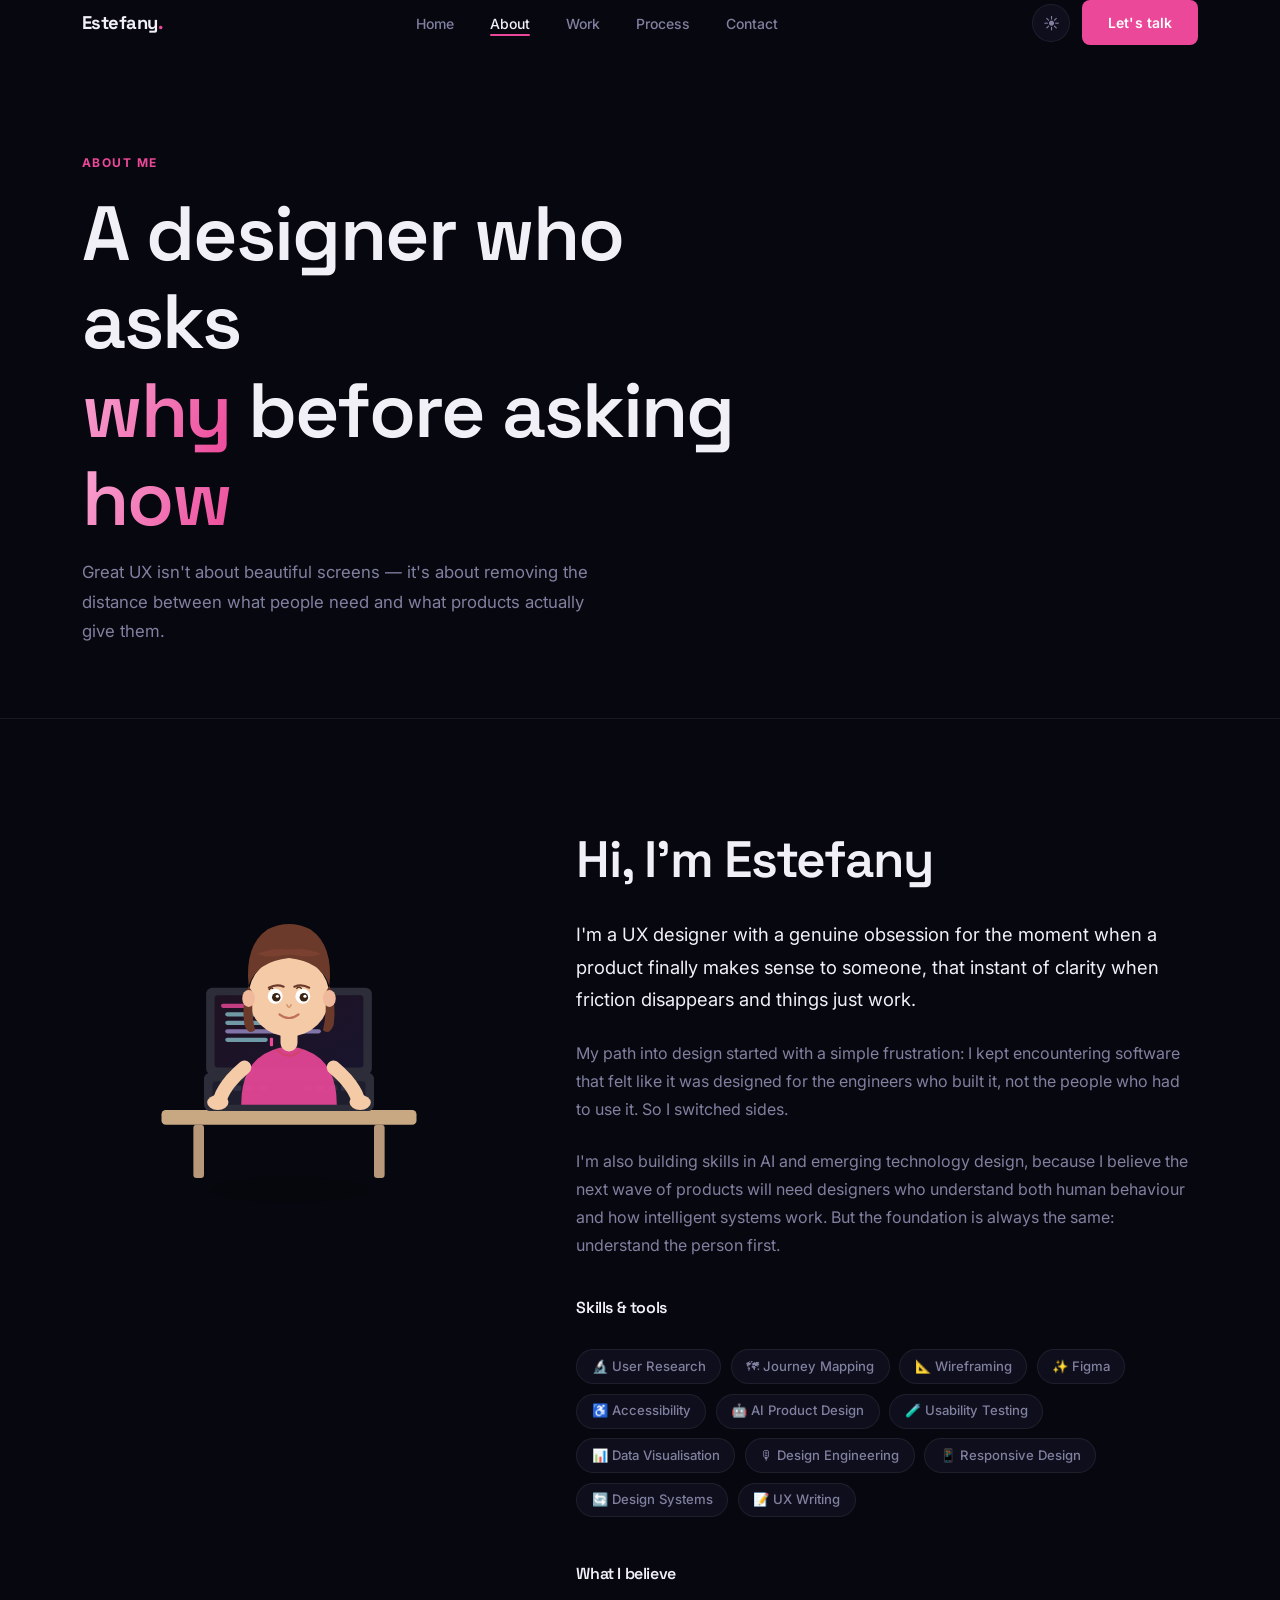
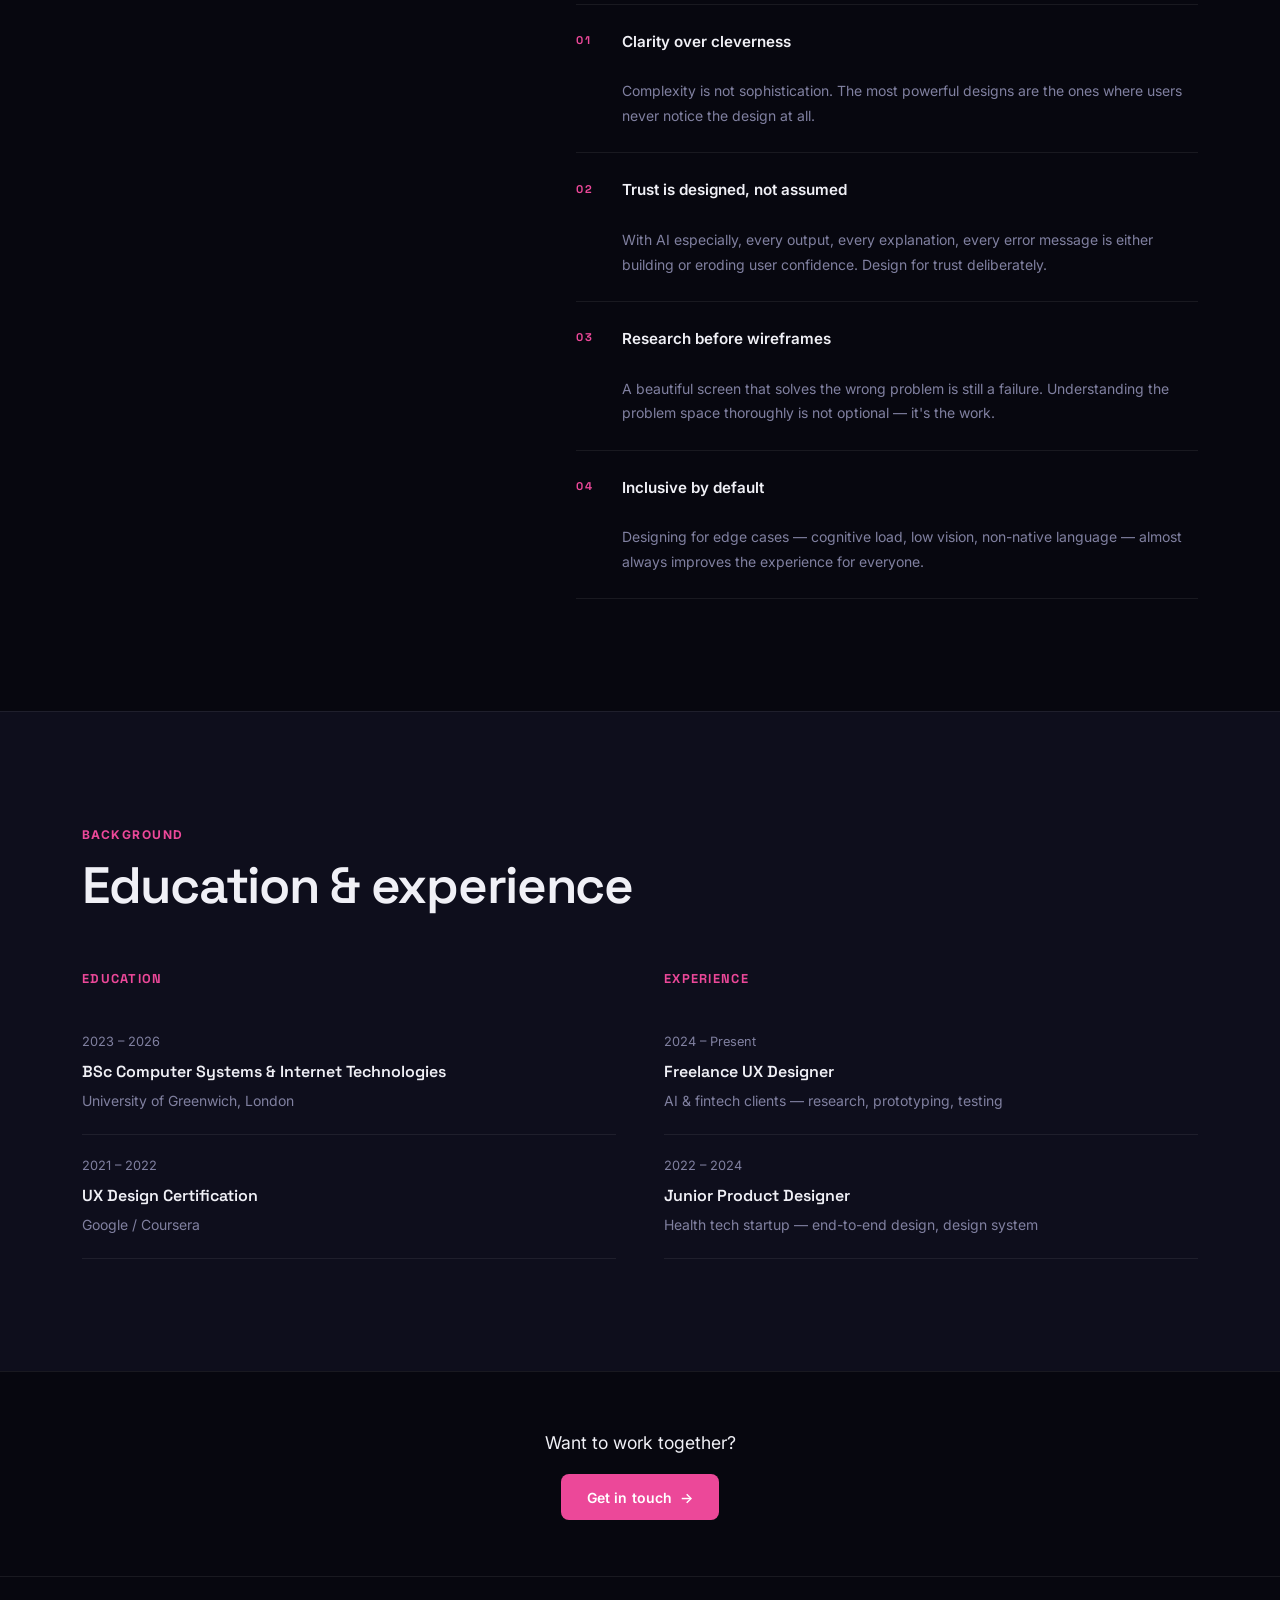
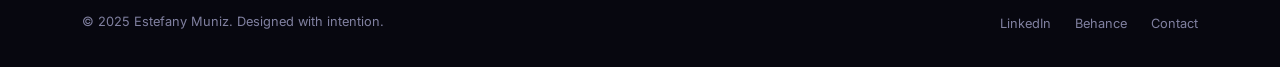
==== commit 642c17d3: "Add animated SVG illustration to About page — girl at laptop, brown hair" ====
--- a/about.html
+++ b/about.html
@@ -71,8 +71,115 @@
 
           <!-- Sticky portrait column -->
           <aside class="about-photo reveal" aria-label="Portrait of Estefany Muniz">
-            <div class="about-photo__frame">
-              <div class="about-photo__placeholder" aria-hidden="true">👩🏽‍💻</div>
+            <div class="about-photo__frame" style="background:transparent;border:none;padding:0.5rem;">
+              <!-- Inline animated SVG — girl at laptop, brown hair, light skin -->
+              <svg viewBox="0 0 320 360" xmlns="http://www.w3.org/2000/svg"
+                   style="width:100%;max-width:340px;margin:0 auto;display:block;"
+                   aria-label="Illustration of a girl working at a laptop" role="img">
+                <style>
+                  @keyframes float   { 0%,100%{transform:translateY(0)}  50%{transform:translateY(-10px)} }
+                  @keyframes blink   { 0%,90%,100%{transform:scaleY(1)}  95%{transform:scaleY(0.1)} }
+                  @keyframes type    { 0%,100%{transform:translateX(0)}   25%{transform:translateX(2px)} 75%{transform:translateX(-2px)} }
+                  @keyframes glow    { 0%,100%{opacity:.55}               50%{opacity:.85} }
+                  @keyframes cursor  { 0%,49%{opacity:1}                  50%,100%{opacity:0} }
+                  .figure-group      { animation: float 4s ease-in-out infinite; }
+                  .eyes              { animation: blink 4s ease-in-out infinite; transform-origin:center; }
+                  .hands             { animation: type  0.4s ease-in-out infinite; }
+                  .screen-glow       { animation: glow  2.5s ease-in-out infinite; }
+                  .cursor-blink      { animation: cursor 1s step-end infinite; }
+                </style>
+
+                <!-- Shadow -->
+                <ellipse cx="160" cy="330" rx="75" ry="12" fill="rgba(0,0,0,.12)"/>
+
+                <g class="figure-group">
+                  <!-- Desk -->
+                  <rect x="40" y="255" width="240" height="14" rx="4" fill="#c8a882"/>
+                  <rect x="70" y="269" width="10" height="50" rx="3" fill="#b8987a"/>
+                  <rect x="240" y="269" width="10" height="50" rx="3" fill="#b8987a"/>
+
+                  <!-- Laptop base -->
+                  <rect x="80" y="220" width="160" height="36" rx="6" fill="#2d2d3a"/>
+                  <!-- Laptop lid -->
+                  <rect x="82" y="140" width="156" height="82" rx="6" fill="#2d2d3a"/>
+                  <!-- Screen -->
+                  <rect x="90" y="147" width="140" height="68" rx="3" fill="#0d0d18"/>
+                  <!-- Screen glow -->
+                  <rect class="screen-glow" x="90" y="147" width="140" height="68" rx="3"
+                        fill="url(#screenGrad)"/>
+                  <!-- Code lines on screen -->
+                  <rect x="96" y="155" width="55" height="4" rx="2" fill="#ec4899" opacity=".8"/>
+                  <rect x="100" y="163" width="80" height="4" rx="2" fill="#a5f3fc" opacity=".6"/>
+                  <rect x="100" y="171" width="60" height="4" rx="2" fill="#a5f3fc" opacity=".6"/>
+                  <rect x="100" y="179" width="90" height="4" rx="2" fill="#c4b5fd" opacity=".6"/>
+                  <rect x="100" y="187" width="40" height="4" rx="2" fill="#a5f3fc" opacity=".6"/>
+                  <!-- Blinking cursor -->
+                  <rect class="cursor-blink" x="142" y="187" width="3" height="8" rx="1" fill="#ec4899"/>
+                  <!-- Keyboard -->
+                  <rect x="88" y="228" width="144" height="22" rx="3" fill="#1e1e2e"/>
+                  <g class="hands">
+                    <rect x="95" y="232" width="8" height="5" rx="1" fill="#383850" opacity=".7"/>
+                    <rect x="107" y="232" width="8" height="5" rx="1" fill="#383850" opacity=".7"/>
+                    <rect x="119" y="232" width="8" height="5" rx="1" fill="#383850" opacity=".7"/>
+                    <rect x="131" y="232" width="8" height="5" rx="1" fill="#383850" opacity=".7"/>
+                    <rect x="173" y="232" width="8" height="5" rx="1" fill="#383850" opacity=".7"/>
+                    <rect x="185" y="232" width="8" height="5" rx="1" fill="#383850" opacity=".7"/>
+                    <rect x="197" y="232" width="8" height="5" rx="1" fill="#383850" opacity=".7"/>
+                    <rect x="209" y="232" width="8" height="5" rx="1" fill="#383850" opacity=".7"/>
+                  </g>
+
+                  <!-- Body / torso -->
+                  <path d="M115 250 Q115 200 160 195 Q205 200 205 250 Z" fill="#ec4899" opacity=".9"/>
+                  <!-- Collar -->
+                  <path d="M148 198 Q160 210 172 198" fill="none" stroke="#d1436f" stroke-width="2"/>
+                  <!-- Arms -->
+                  <path d="M118 215 Q100 230 95 245" stroke="#f5cba7" stroke-width="13" stroke-linecap="round" fill="none"/>
+                  <path d="M202 215 Q220 230 225 245" stroke="#f5cba7" stroke-width="13" stroke-linecap="round" fill="none"/>
+                  <!-- Hands -->
+                  <ellipse cx="93"  cy="248" rx="10" ry="7" fill="#f5cba7"/>
+                  <ellipse cx="227" cy="248" rx="10" ry="7" fill="#f5cba7"/>
+
+                  <!-- Neck -->
+                  <rect x="152" y="170" width="16" height="30" rx="8" fill="#f5cba7"/>
+                  <!-- Head -->
+                  <ellipse cx="160" cy="148" rx="38" ry="38" fill="#f5cba7"/>
+                  <!-- Hair — brown, flowing -->
+                  <path d="M122 138 Q118 100 140 85 Q160 75 180 85 Q202 100 198 138 Q190 115 160 112 Q130 115 122 138Z" fill="#6b3a2a"/>
+                  <path d="M122 138 Q115 155 118 175 Q122 185 128 180 Q124 162 126 145Z" fill="#6b3a2a"/>
+                  <path d="M198 138 Q205 155 202 175 Q198 185 192 180 Q196 162 194 145Z" fill="#6b3a2a"/>
+                  <!-- Fringe -->
+                  <path d="M130 108 Q145 102 160 104 Q175 102 190 108 Q182 112 170 110 Q160 108 150 110 Q138 112 130 108Z" fill="#7a4030"/>
+                  <!-- Ears -->
+                  <ellipse cx="122" cy="150" rx="6" ry="8" fill="#f0b99c"/>
+                  <ellipse cx="198" cy="150" rx="6" ry="8" fill="#f0b99c"/>
+                  <!-- Eyes -->
+                  <g class="eyes">
+                    <ellipse cx="147" cy="148" rx="7" ry="7" fill="white"/>
+                    <ellipse cx="173" cy="148" rx="7" ry="7" fill="white"/>
+                    <ellipse cx="148" cy="149" rx="4" ry="4" fill="#3b2314"/>
+                    <ellipse cx="174" cy="149" rx="4" ry="4" fill="#3b2314"/>
+                    <ellipse cx="149" cy="148" rx="1.5" ry="1.5" fill="white"/>
+                    <ellipse cx="175" cy="148" rx="1.5" ry="1.5" fill="white"/>
+                    <!-- Lashes -->
+                    <path d="M141 142 Q143 139 145 141" stroke="#3b2314" stroke-width="1.2" fill="none"/>
+                    <path d="M167 141 Q169 138 172 141" stroke="#3b2314" stroke-width="1.2" fill="none"/>
+                  </g>
+                  <!-- Eyebrows -->
+                  <path d="M141 140 Q148 136 155 139" stroke="#6b3a2a" stroke-width="2" fill="none" stroke-linecap="round"/>
+                  <path d="M165 139 Q172 136 179 140" stroke="#6b3a2a" stroke-width="2" fill="none" stroke-linecap="round"/>
+                  <!-- Nose -->
+                  <path d="M158 156 Q160 161 162 156" stroke="#d4956b" stroke-width="1.5" fill="none" stroke-linecap="round"/>
+                  <!-- Smile -->
+                  <path d="M151 165 Q160 172 169 165" stroke="#c0705a" stroke-width="2" fill="none" stroke-linecap="round"/>
+                </g>
+
+                <defs>
+                  <linearGradient id="screenGrad" x1="0%" y1="0%" x2="100%" y2="100%">
+                    <stop offset="0%"   stop-color="#ec4899" stop-opacity=".08"/>
+                    <stop offset="100%" stop-color="#7b5cf0" stop-opacity=".10"/>
+                  </linearGradient>
+                </defs>
+              </svg>
             </div>
           </aside>
 
@@ -85,7 +192,7 @@
 
             <p class="about-lead reveal reveal--d1">
               I'm a UX designer with a genuine obsession for the moment when
-              a product finally makes sense to someone — that instant of clarity
+              a product finally makes sense to someone, that instant of clarity
               when friction disappears and things just work.
             </p>
 
@@ -93,13 +200,11 @@
               My path into design started with a simple frustration: I kept
               encountering software that felt like it was designed for the
               engineers who built it, not the people who had to use it. So I
-              switched sides. Since then I've worked across fintech, health tech,
-              and digital products — always asking the same question: whose mental
-              model does this interface actually match?
+              switched sides.
             </p>
 
             <p class="reveal reveal--d3">
-              I'm also building skills in AI and emerging technology design —
+              I'm also building skills in AI and emerging technology design,
               because I believe the next wave of products will need designers
               who understand both human behaviour and how intelligent systems work.
               But the foundation is always the same: understand the person first.
@@ -119,7 +224,7 @@
                 <li class="skill">🤖 AI Product Design</li>
                 <li class="skill">🧪 Usability Testing</li>
                 <li class="skill">📊 Data Visualisation</li>
-                <li class="skill">🎙 Voice UX</li>
+                <li class="skill">🎙 Design Engineering</li>
                 <li class="skill">📱 Responsive Design</li>
                 <li class="skill">🔄 Design Systems</li>
                 <li class="skill">📝 UX Writing</li>
@@ -183,9 +288,6 @@
       </div>
     </section>
 
-    <!-- ===================================================================
-         EDUCATION & EXPERIENCE STRIP
-    ==================================================================== -->
     <section class="section" style="background:var(--c-surface); border-top:1px solid var(--c-border);" aria-labelledby="history-heading">
       <div class="wrap">
         <div class="sh reveal">
